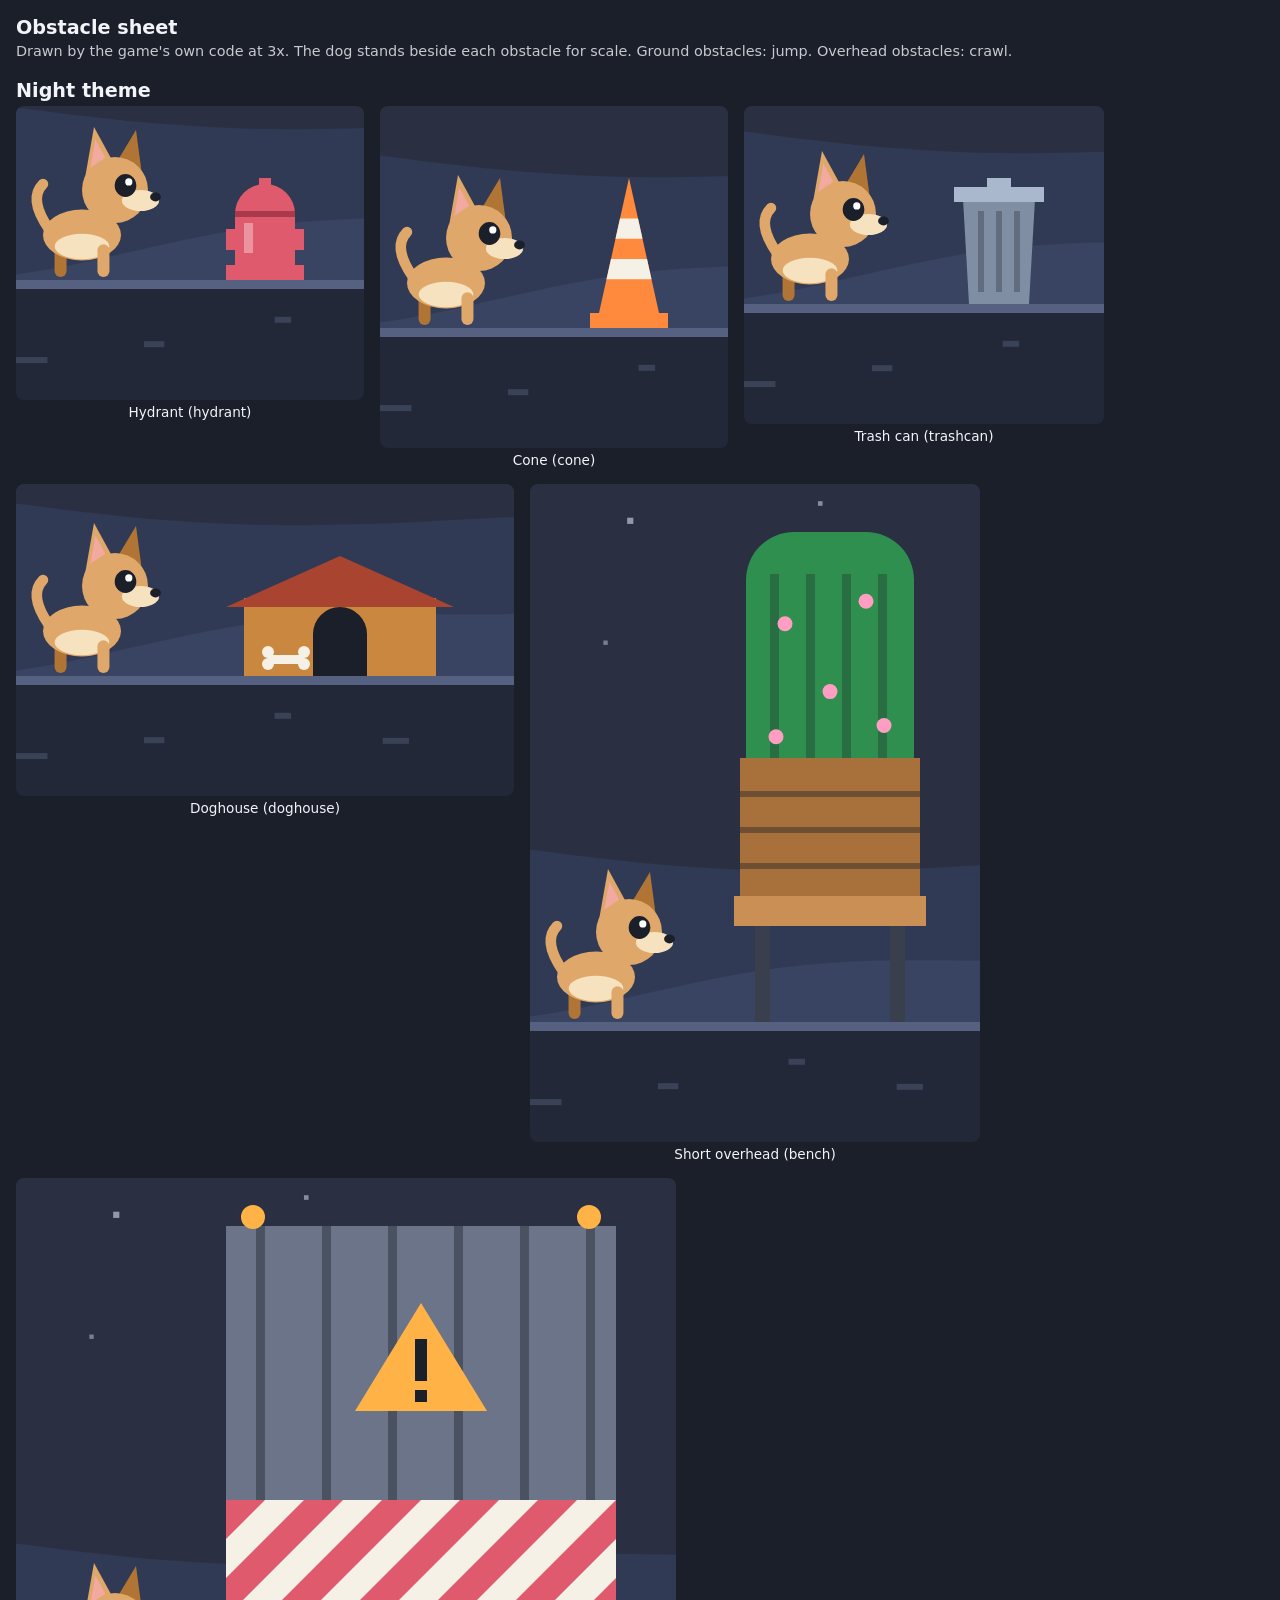
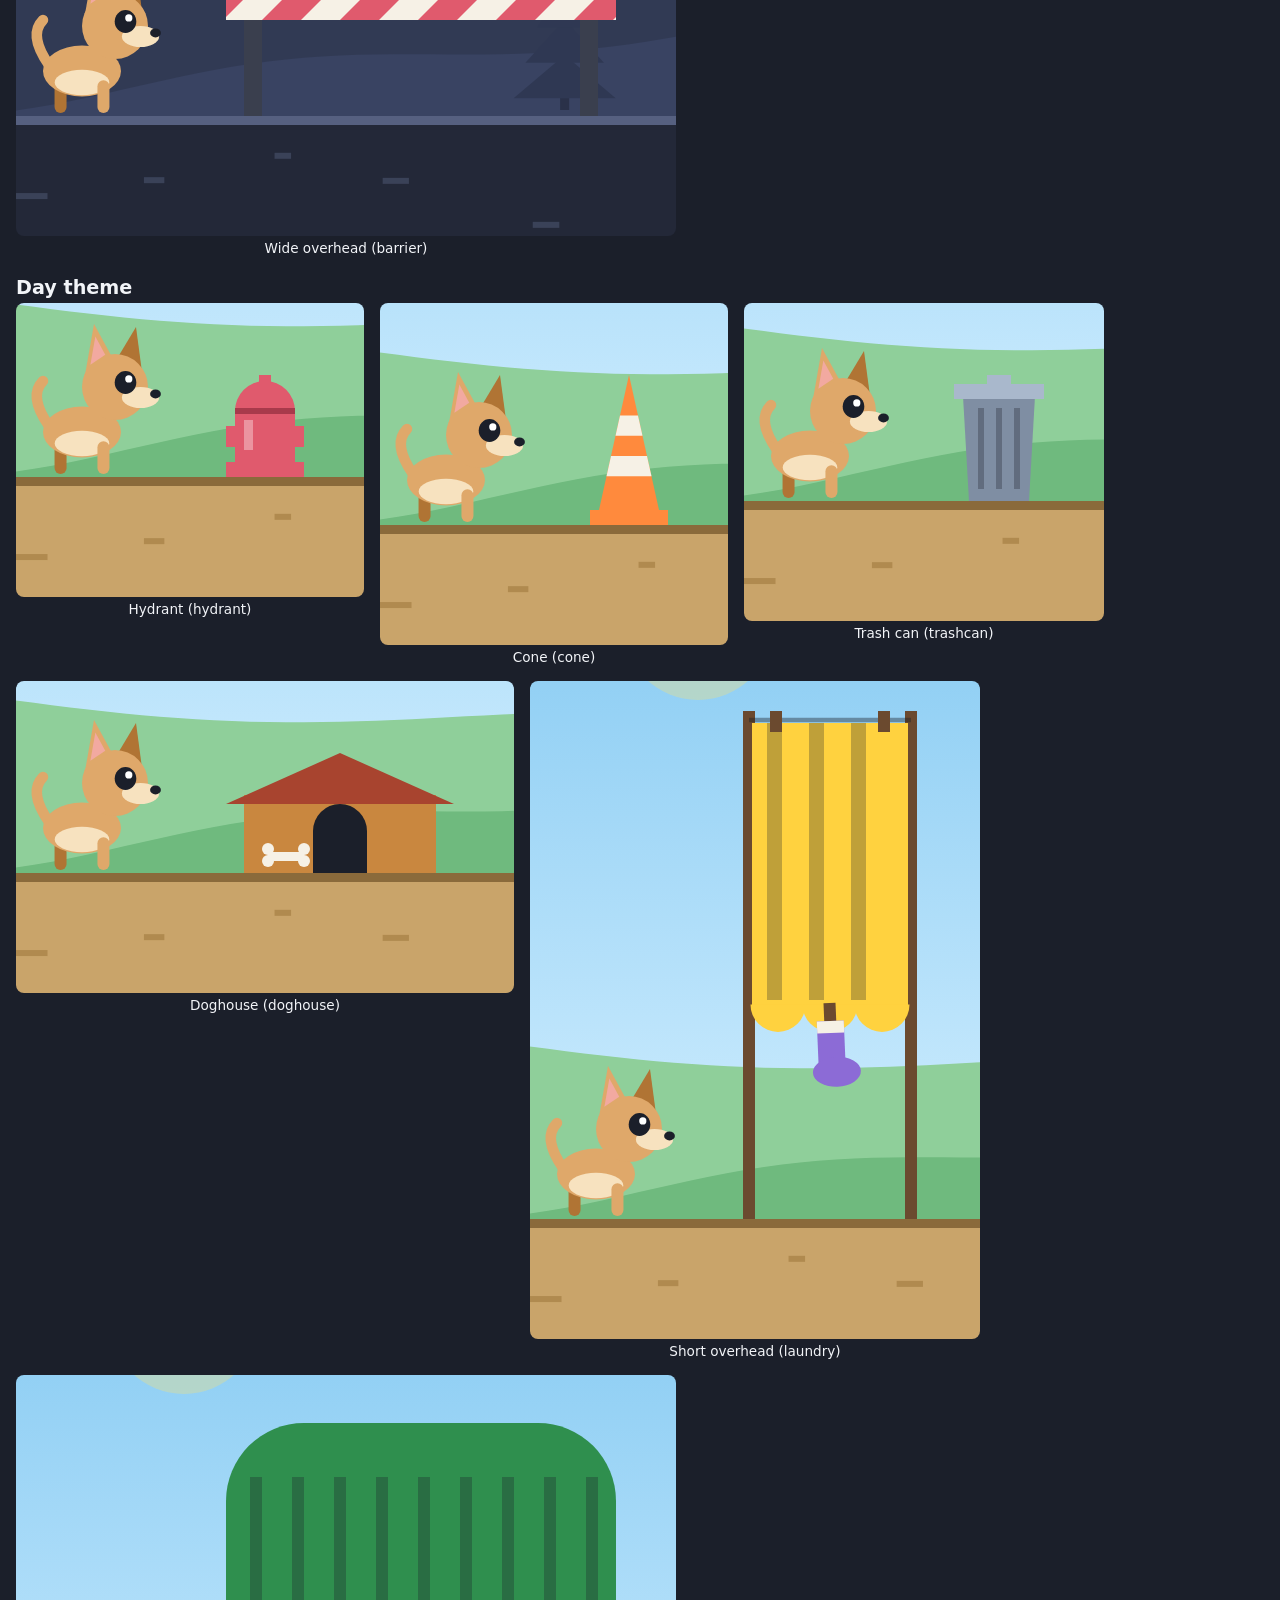
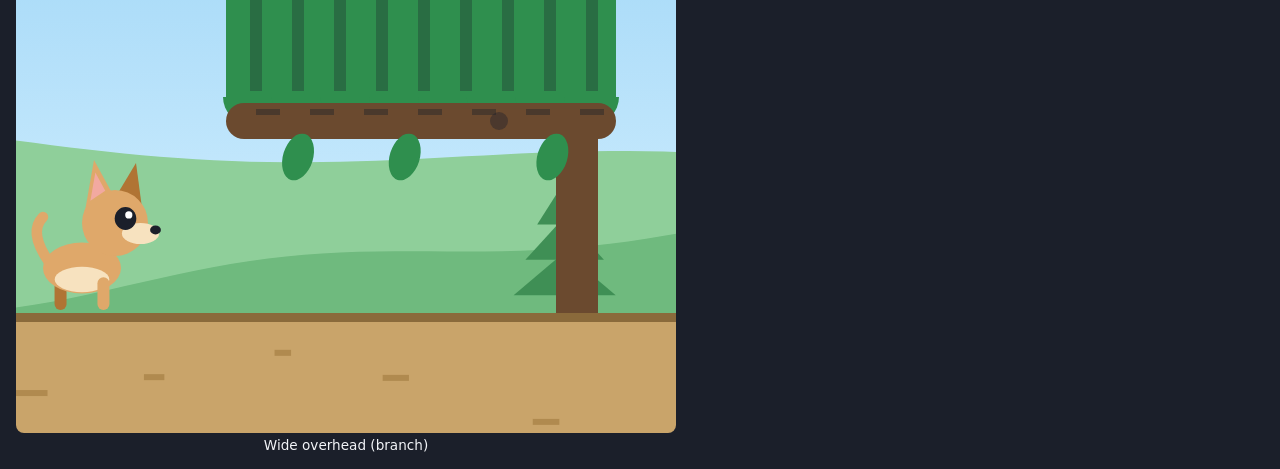
==== tools/obstacle-sheet.html @ 1e322326 "Initial commit: Runner endless runner game Vanilla JS and canvas endless runner (PWA): chihuahua cha" ====
<!DOCTYPE html>
<html lang="en">
<head>
  <meta charset="utf-8">
  <meta name="viewport" content="width=device-width, initial-scale=1">
  <title>Obstacle sheet</title>
  <style>
    body { margin: 0; padding: 16px; background: #1b1f2a; color: #f2f4f8; font-family: system-ui, sans-serif; }
    h1 { font-size: 1.2rem; margin: 0 0 4px; }
    p { margin: 0 0 16px; opacity: 0.8; font-size: 0.9rem; }
    .grid { display: flex; flex-wrap: wrap; gap: 16px; }
    figure { margin: 0; }
    figcaption { margin-top: 4px; font-size: 0.85rem; text-align: center; }
    canvas { display: block; border-radius: 8px; }
  </style>
</head>
<body>
  <h1>Obstacle sheet</h1>
  <p>Drawn by the game's own code at 3x. The dog stands beside each obstacle for scale. Ground obstacles: jump. Overhead obstacles: crawl.</p>
  <div id="out"></div>
  <script type="module">
    import { CONFIG } from '../scripts/config.js';
    import { ObstacleManager } from '../scripts/obstacles.js';
    import { Player } from '../scripts/player.js';
    import { THEMES } from '../scripts/themes.js';
    import { drawBackground } from '../scripts/background.js';

    const SCALE = 3;
    const GROUND = [['small', 'Hydrant'], ['tall', 'Cone'], ['trashcan', 'Trash can'], ['double', 'Doghouse']];
    const OVERHEAD = [['overhead', 'Short overhead'], ['overheadWide', 'Wide overhead']];
    const out = document.getElementById('out');

    for (const [key, theme] of Object.entries(THEMES)) {
      const h2 = document.createElement('h1');
      h2.textContent = `${theme.label} theme`;
      h2.style.marginTop = '20px';
      out.appendChild(h2);
      const grid = document.createElement('div');
      grid.className = 'grid';
      out.appendChild(grid);

      for (const [variant, label] of [...GROUND, ...OVERHEAD]) {
        const m = new ObstacleManager();
        const o = m.spawn(variant);
        const isOverhead = o.type === 'overhead';
        // Crop around the obstacle: full height for overhead ones, bottom strip for ground ones.
        const pad = 70;
        const left = 0;
        const width = o.w + pad + 20;
        const top = isOverhead ? o.y - 16 : CONFIG.groundY - o.h - 24;
        const height = CONFIG.groundY + 40 - top;
        o.x = left + pad;

        const canvas = document.createElement('canvas');
        canvas.width = width * SCALE;
        canvas.height = height * SCALE;
        const ctx = canvas.getContext('2d');
        ctx.scale(SCALE, SCALE);
        ctx.translate(-left, -top);
        ctx.beginPath();
        ctx.rect(left, top, width, height);
        ctx.clip();
        drawBackground(ctx, 400, theme);
        m.draw(ctx, theme);
        const p = new Player();
        p.x = left + 6;
        p.draw(ctx, theme);

        const fig = document.createElement('figure');
        const cap = document.createElement('figcaption');
        cap.textContent = `${label} (${theme.skins[variant] || theme.skins.overhead})`;
        fig.append(canvas, cap);
        grid.appendChild(fig);
      }
    }
  </script>
</body>
</html>
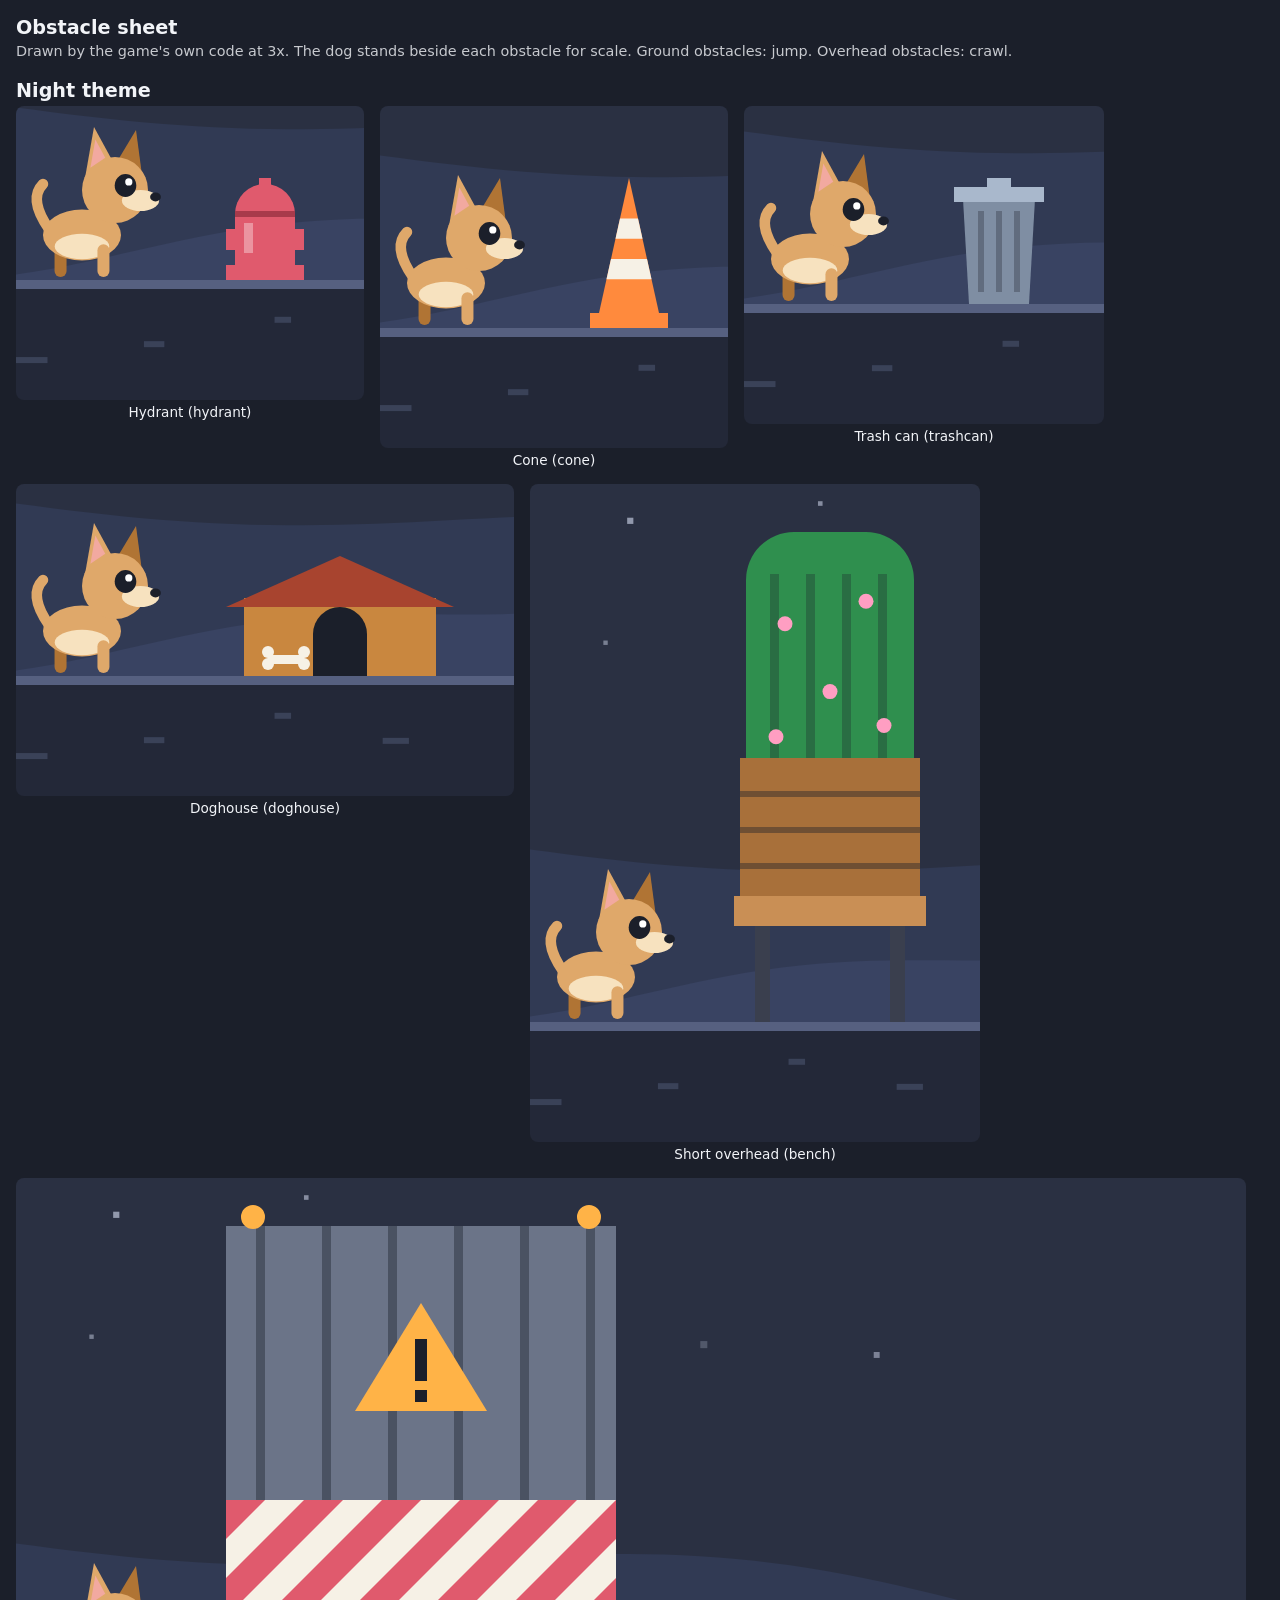
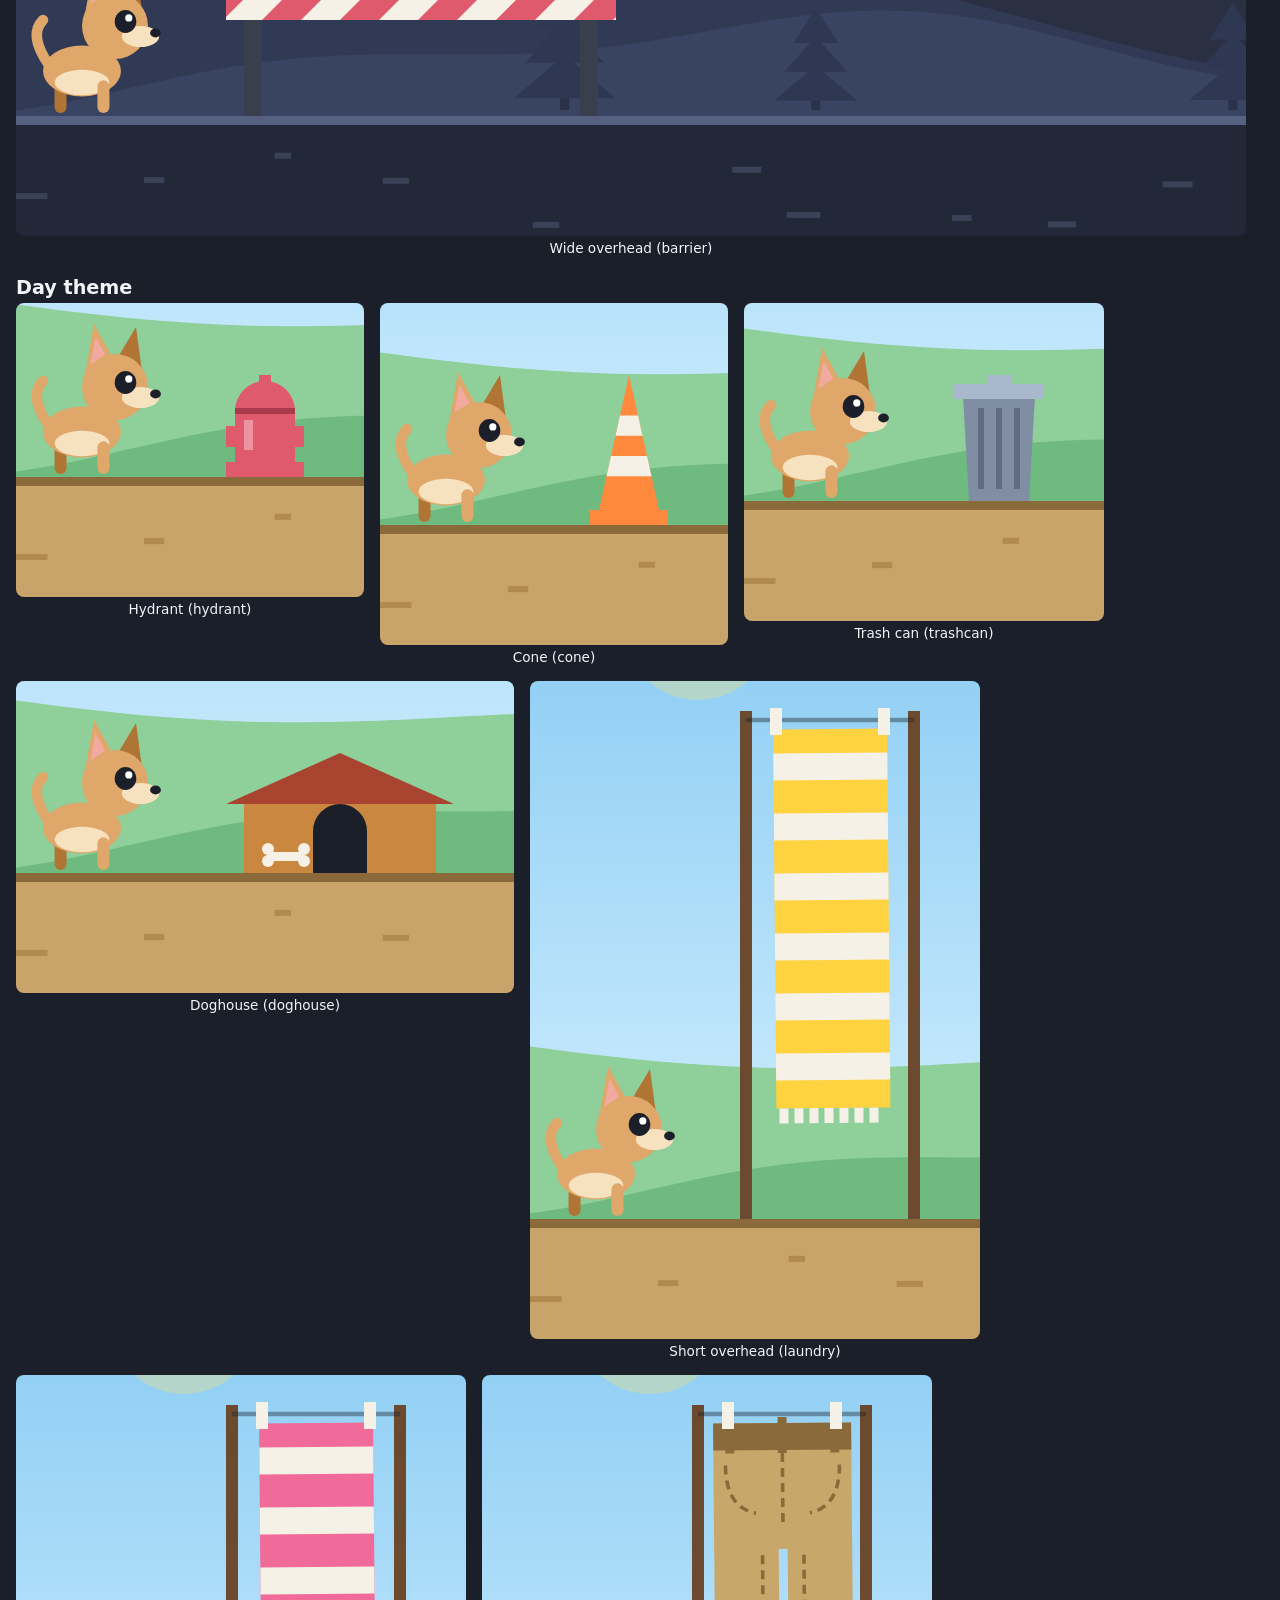
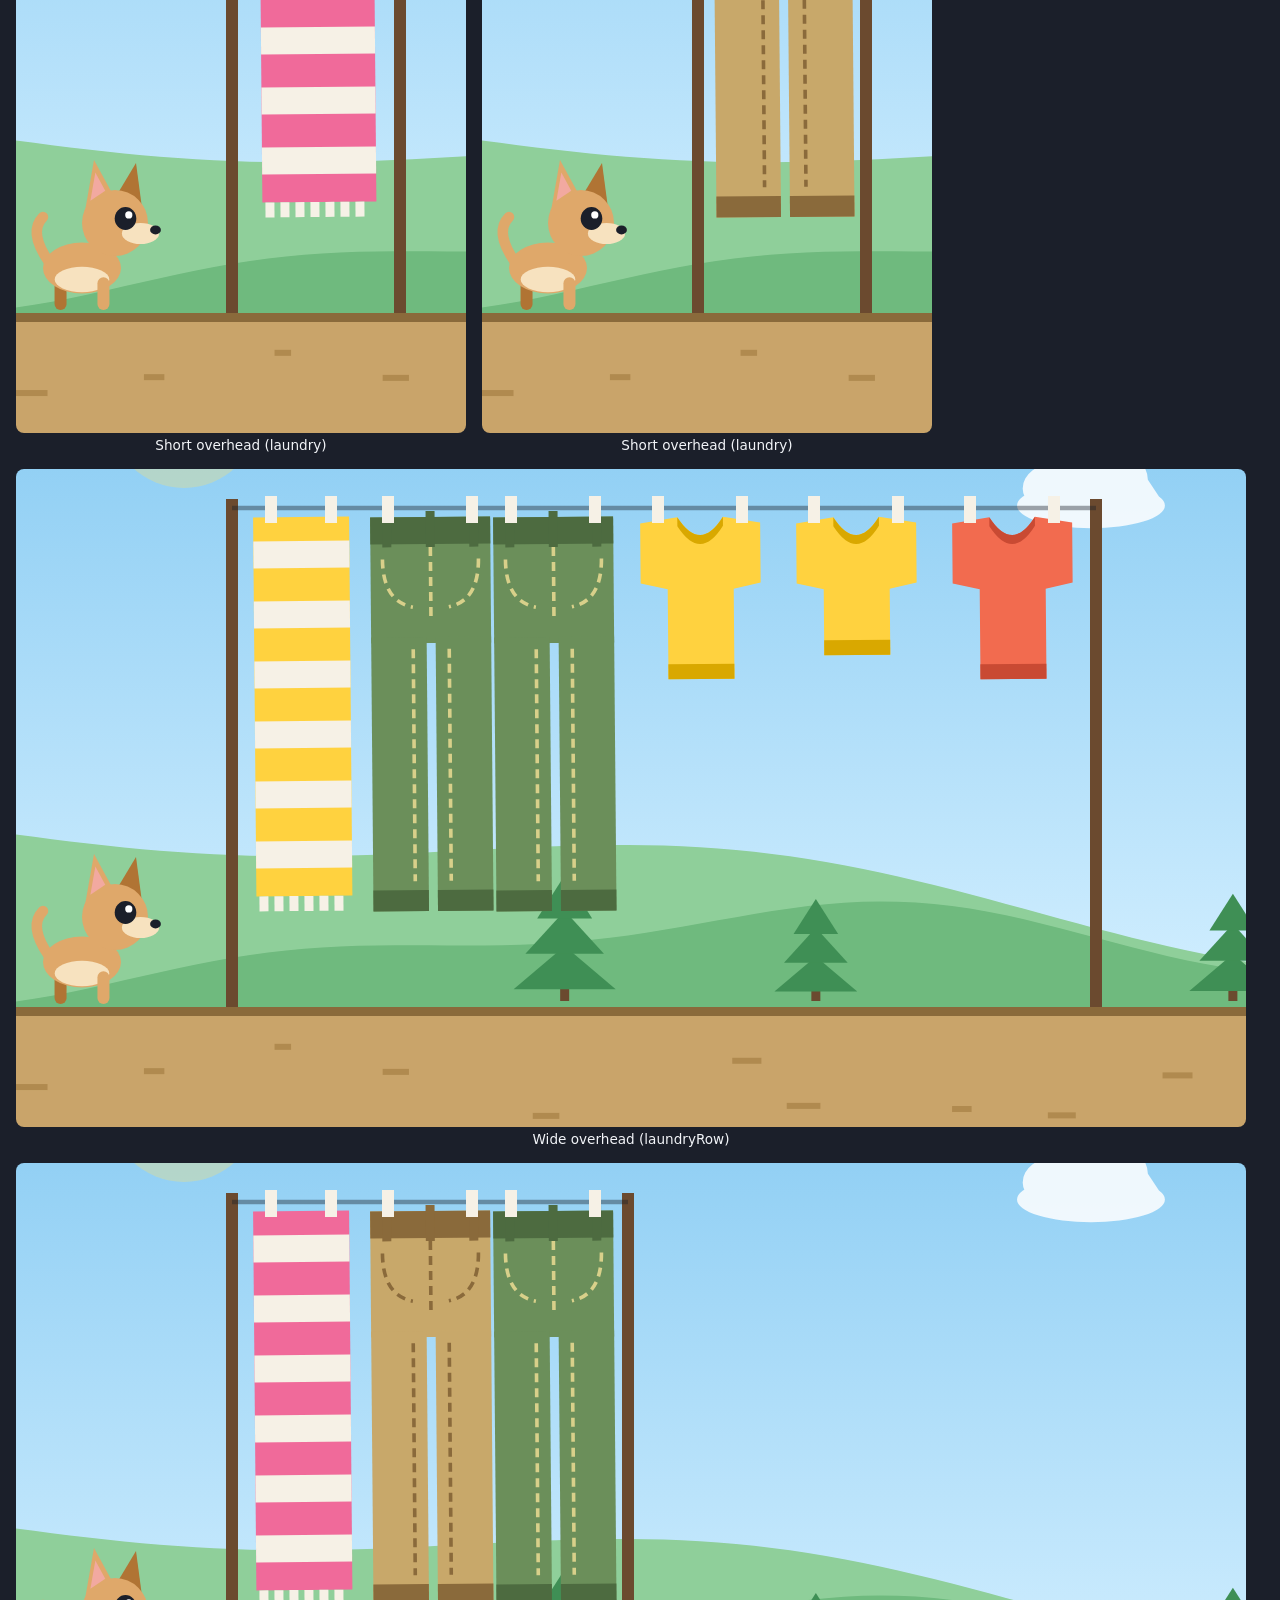
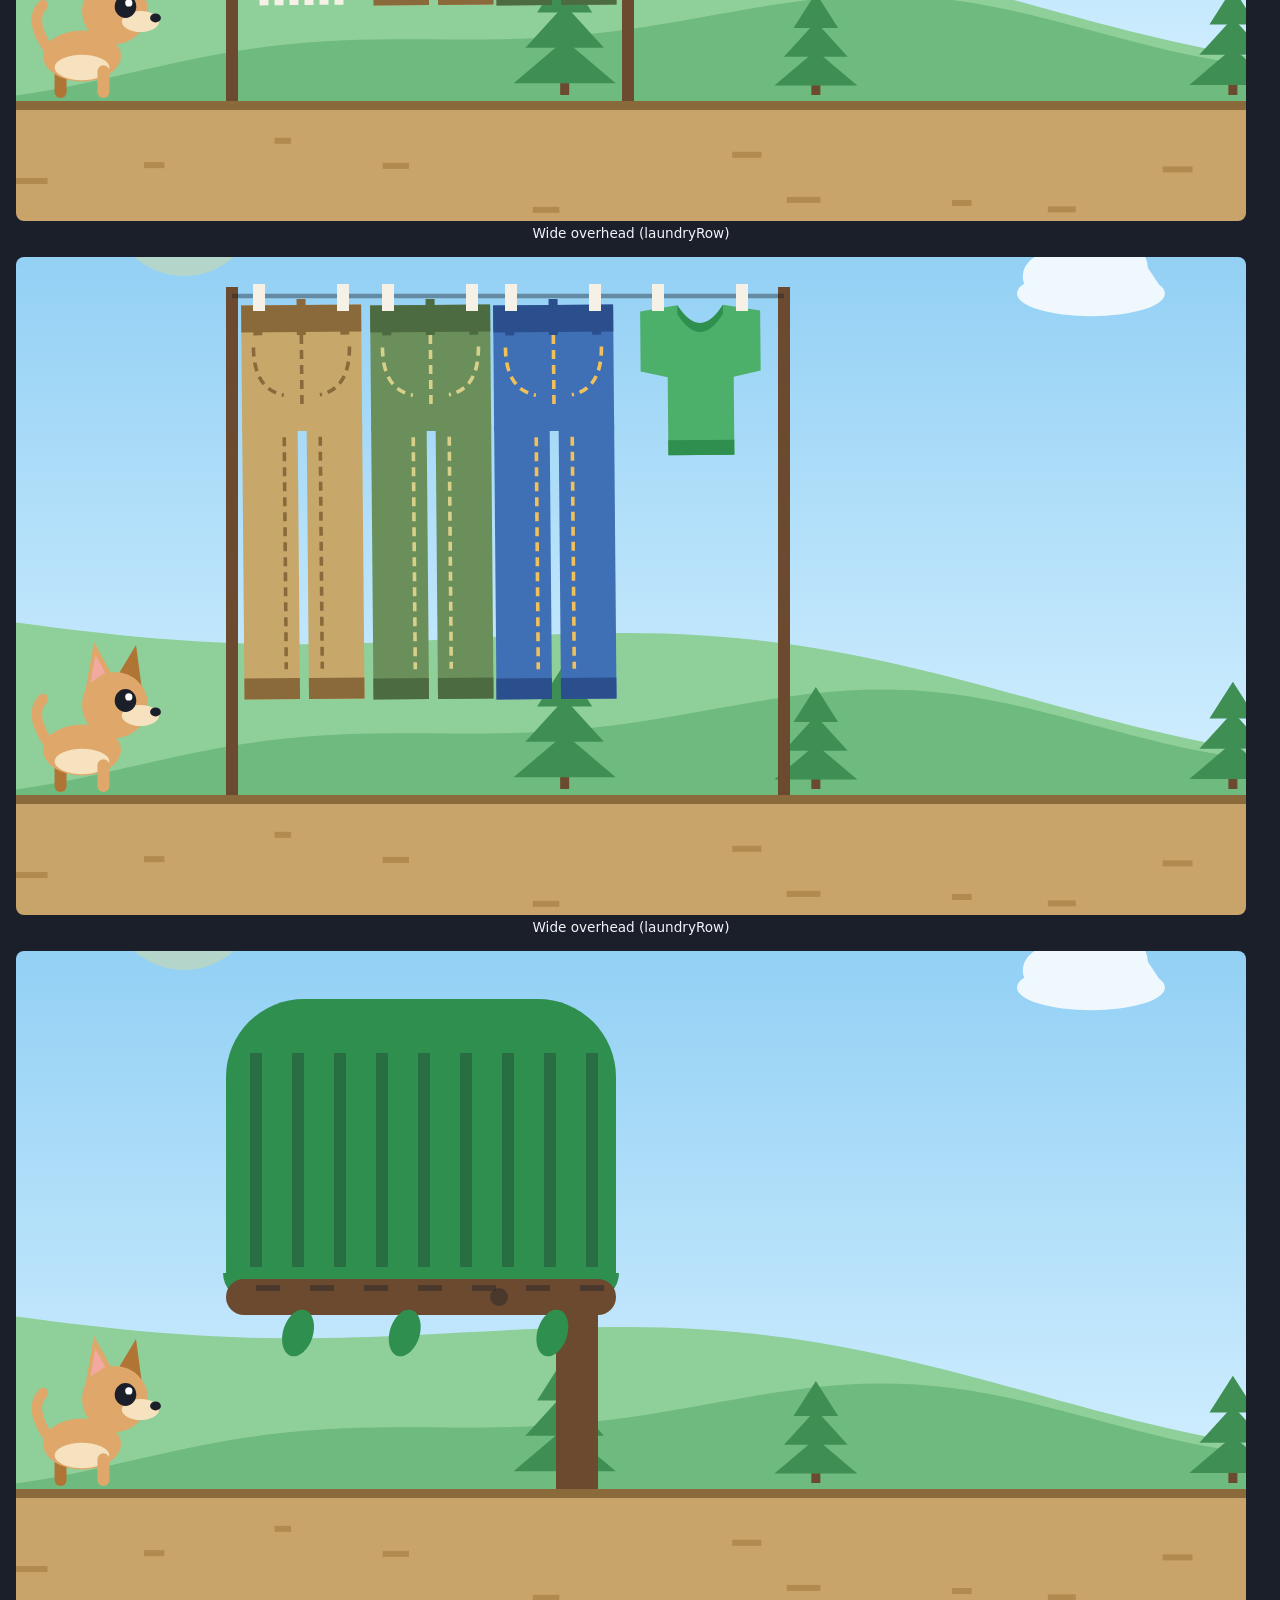
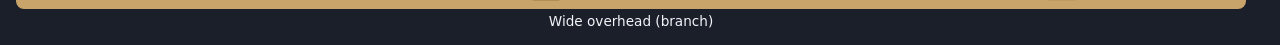
==== commit b371f9d6: "Add laundry-row overhead, reuse branch skin, fix spawn gap timing - Day theme's wide overhead is now" ====
--- a/tools/obstacle-sheet.html
+++ b/tools/obstacle-sheet.html
@@ -39,14 +39,23 @@
       grid.className = 'grid';
       out.appendChild(grid);
 
-      for (const [variant, label] of [...GROUND, ...OVERHEAD]) {
+      // A skin list shows each of its drawings. Laundry is random per obstacle,
+      // so show three samples of it.
+      const cases = [...GROUND, ...OVERHEAD].flatMap(([variant, label]) =>
+        [].concat(theme.skins[variant]).flatMap((skin) =>
+          /^laundry/.test(skin) ? [0.05, 0.4, 0.8].map((seed) => [variant, label, skin, seed]) : [[variant, label, skin, 0.5]]
+        )
+      );
+      for (const [variant, label, skin, seed] of cases) {
         const m = new ObstacleManager();
         const o = m.spawn(variant);
+        o.seed = seed;
+        const sheetTheme = { ...theme, skins: { ...theme.skins, [variant]: skin } };
         const isOverhead = o.type === 'overhead';
         // Crop around the obstacle: full height for overhead ones, bottom strip for ground ones.
         const pad = 70;
         const left = 0;
-        const width = o.w + pad + 20;
+        const width = o.w + (o.tail || 0) + pad + 20;
         const top = isOverhead ? o.y - 16 : CONFIG.groundY - o.h - 24;
         const height = CONFIG.groundY + 40 - top;
         o.x = left + pad;
@@ -61,14 +70,14 @@
         ctx.rect(left, top, width, height);
         ctx.clip();
         drawBackground(ctx, 400, theme);
-        m.draw(ctx, theme);
+        m.draw(ctx, sheetTheme);
         const p = new Player();
         p.x = left + 6;
         p.draw(ctx, theme);
 
         const fig = document.createElement('figure');
         const cap = document.createElement('figcaption');
-        cap.textContent = `${label} (${theme.skins[variant] || theme.skins.overhead})`;
+        cap.textContent = `${label} (${skin})`;
         fig.append(canvas, cap);
         grid.appendChild(fig);
       }
